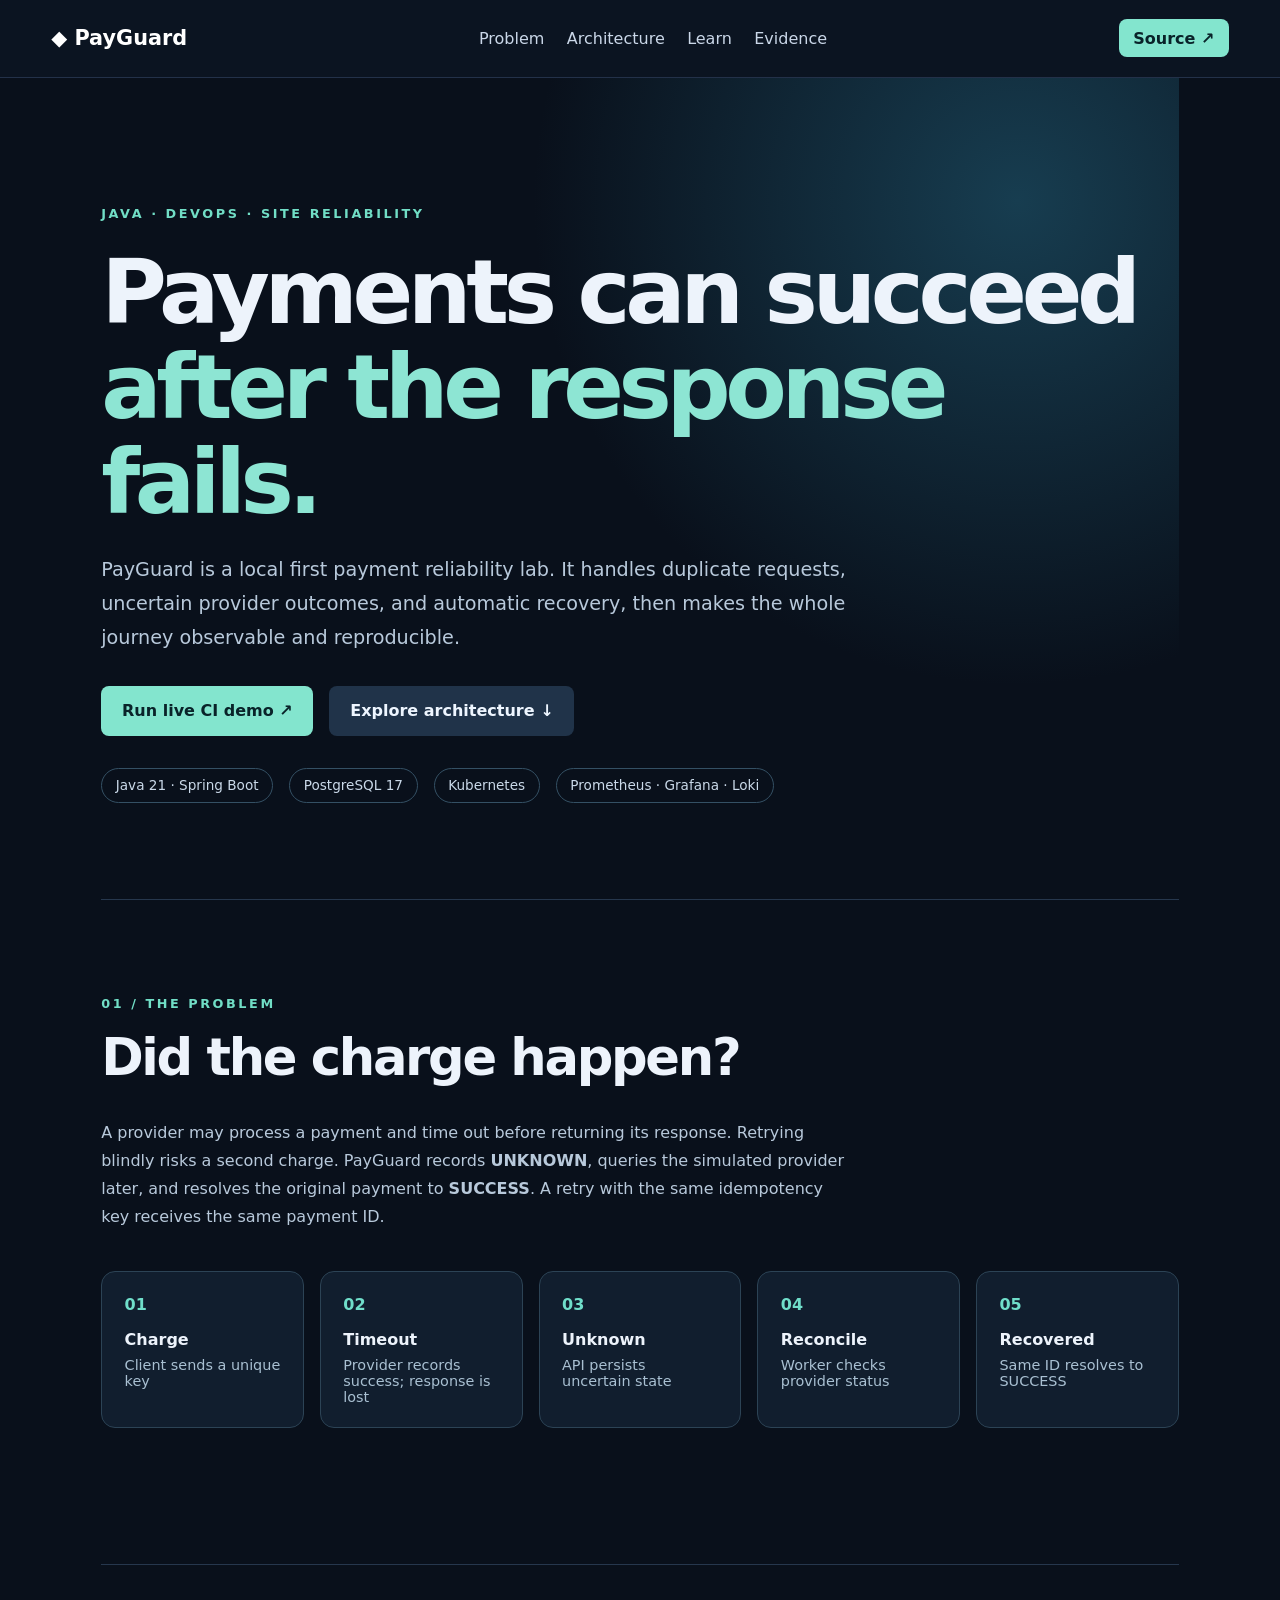
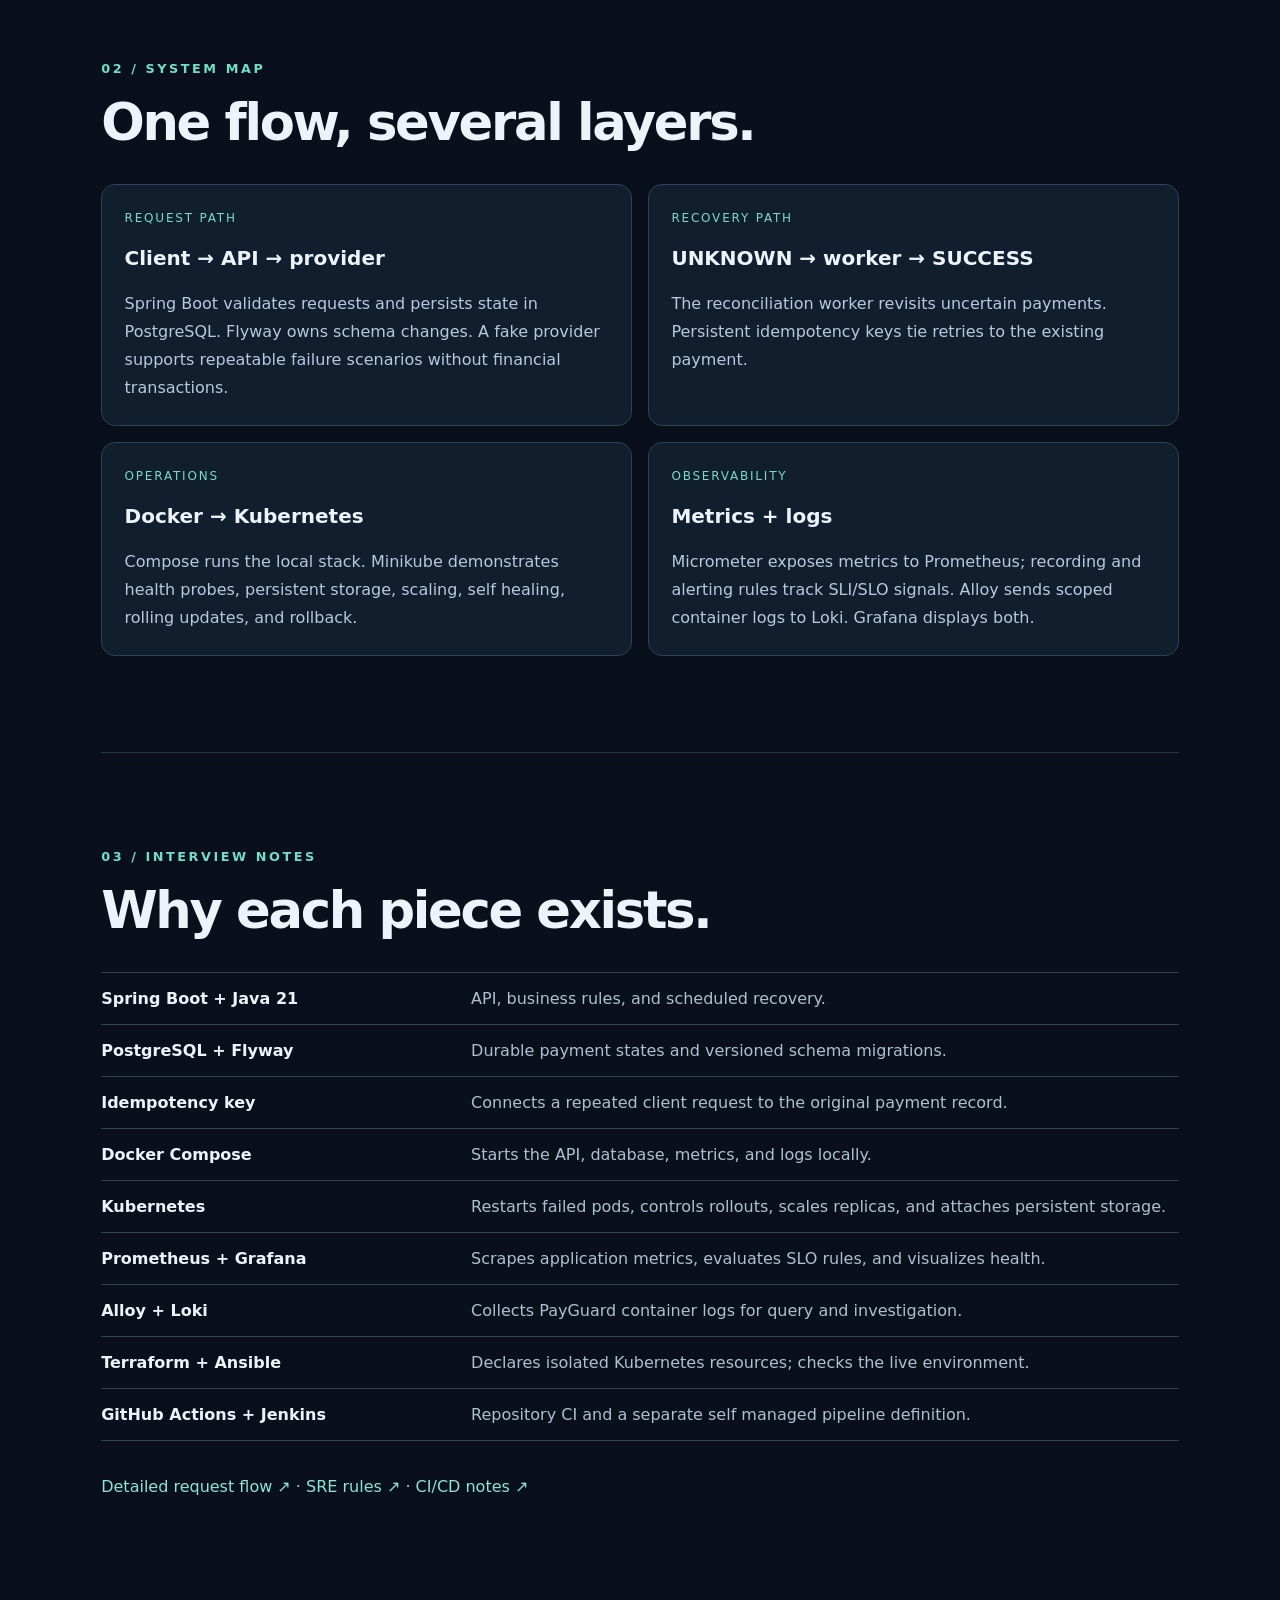
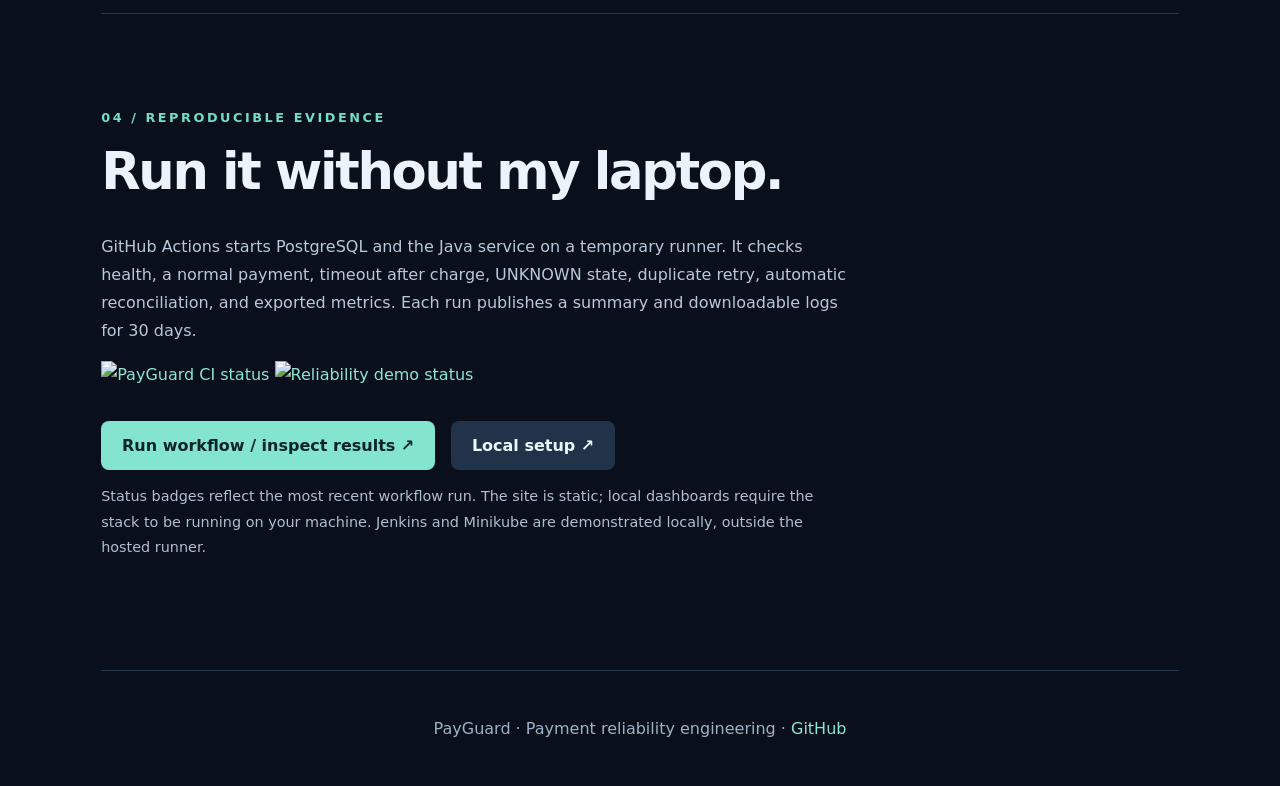
==== website/index.html @ 105a1fa8 "Add portfolio site and hosted reliability demo" ====
<!doctype html>
<html lang="en"><head><meta charset="utf-8"><meta name="viewport" content="width=device-width,initial-scale=1"><meta name="description" content="PayGuard: a payment reliability and SRE portfolio project"><title>PayGuard | Payment reliability engineering</title><link rel="stylesheet" href="style.css"></head>
<body><header><a class="brand" href="#top">◆ PayGuard</a><nav aria-label="Main navigation"><a href="#problem">Problem</a><a href="#architecture">Architecture</a><a href="#learn">Learn</a><a href="#evidence">Evidence</a></nav><a class="button small" href="https://github.com/chandanvura/PayGuard">Source ↗</a></header>
<main id="top"><section class="hero"><div class="eyebrow">JAVA · DEVOPS · SITE RELIABILITY</div><h1>Payments can succeed<br><em>after the response fails.</em></h1><p>PayGuard is a local first payment reliability lab. It handles duplicate requests, uncertain provider outcomes, and automatic recovery, then makes the whole journey observable and reproducible.</p><div class="actions"><a class="button" href="https://github.com/chandanvura/PayGuard/actions/workflows/reliability-demo.yml">Run live CI demo ↗</a><a class="button secondary" href="#architecture">Explore architecture ↓</a></div><div class="chips"><span>Java 21 · Spring Boot</span><span>PostgreSQL 17</span><span>Kubernetes</span><span>Prometheus · Grafana · Loki</span></div></section>
<section id="problem"><div class="eyebrow">01 / THE PROBLEM</div><h2>Did the charge happen?</h2><p>A provider may process a payment and time out before returning its response. Retrying blindly risks a second charge. PayGuard records <strong>UNKNOWN</strong>, queries the simulated provider later, and resolves the original payment to <strong>SUCCESS</strong>. A retry with the same idempotency key receives the same payment ID.</p><div class="sequence"><div><b>01</b><strong>Charge</strong><span>Client sends a unique key</span></div><div><b>02</b><strong>Timeout</strong><span>Provider records success; response is lost</span></div><div><b>03</b><strong>Unknown</strong><span>API persists uncertain state</span></div><div><b>04</b><strong>Reconcile</strong><span>Worker checks provider status</span></div><div><b>05</b><strong>Recovered</strong><span>Same ID resolves to SUCCESS</span></div></div></section>
<section id="architecture"><div class="eyebrow">02 / SYSTEM MAP</div><h2>One flow, several layers.</h2><div class="grid"><article><span>REQUEST PATH</span><h3>Client → API → provider</h3><p>Spring Boot validates requests and persists state in PostgreSQL. Flyway owns schema changes. A fake provider supports repeatable failure scenarios without financial transactions.</p></article><article><span>RECOVERY PATH</span><h3>UNKNOWN → worker → SUCCESS</h3><p>The reconciliation worker revisits uncertain payments. Persistent idempotency keys tie retries to the existing payment.</p></article><article><span>OPERATIONS</span><h3>Docker → Kubernetes</h3><p>Compose runs the local stack. Minikube demonstrates health probes, persistent storage, scaling, self healing, rolling updates, and rollback.</p></article><article><span>OBSERVABILITY</span><h3>Metrics + logs</h3><p>Micrometer exposes metrics to Prometheus; recording and alerting rules track SLI/SLO signals. Alloy sends scoped container logs to Loki. Grafana displays both.</p></article></div></section>
<section id="learn"><div class="eyebrow">03 / INTERVIEW NOTES</div><h2>Why each piece exists.</h2><div class="table"><div><b>Spring Boot + Java 21</b><span>API, business rules, and scheduled recovery.</span></div><div><b>PostgreSQL + Flyway</b><span>Durable payment states and versioned schema migrations.</span></div><div><b>Idempotency key</b><span>Connects a repeated client request to the original payment record.</span></div><div><b>Docker Compose</b><span>Starts the API, database, metrics, and logs locally.</span></div><div><b>Kubernetes</b><span>Restarts failed pods, controls rollouts, scales replicas, and attaches persistent storage.</span></div><div><b>Prometheus + Grafana</b><span>Scrapes application metrics, evaluates SLO rules, and visualizes health.</span></div><div><b>Alloy + Loki</b><span>Collects PayGuard container logs for query and investigation.</span></div><div><b>Terraform + Ansible</b><span>Declares isolated Kubernetes resources; checks the live environment.</span></div><div><b>GitHub Actions + Jenkins</b><span>Repository CI and a separate self managed pipeline definition.</span></div></div><p><a href="https://github.com/chandanvura/PayGuard/blob/main/docs/ARCHITECTURE.md">Detailed request flow ↗</a> · <a href="https://github.com/chandanvura/PayGuard/blob/main/docs/SRE.md">SRE rules ↗</a> · <a href="https://github.com/chandanvura/PayGuard/blob/main/docs/CI-CD.md">CI/CD notes ↗</a></p></section>
<section id="evidence"><div class="eyebrow">04 / REPRODUCIBLE EVIDENCE</div><h2>Run it without my laptop.</h2><p>GitHub Actions starts PostgreSQL and the Java service on a temporary runner. It checks health, a normal payment, timeout after charge, UNKNOWN state, duplicate retry, automatic reconciliation, and exported metrics. Each run publishes a summary and downloadable logs for 30 days.</p><p><a href="https://github.com/chandanvura/PayGuard/actions/workflows/ci.yml"><img alt="PayGuard CI status" src="https://github.com/chandanvura/PayGuard/actions/workflows/ci.yml/badge.svg"></a> <a href="https://github.com/chandanvura/PayGuard/actions/workflows/reliability-demo.yml"><img alt="Reliability demo status" src="https://github.com/chandanvura/PayGuard/actions/workflows/reliability-demo.yml/badge.svg"></a></p><div class="actions"><a class="button" href="https://github.com/chandanvura/PayGuard/actions/workflows/reliability-demo.yml">Run workflow / inspect results ↗</a><a class="button secondary" href="https://github.com/chandanvura/PayGuard/blob/main/README.md">Local setup ↗</a></div><p class="note">Status badges reflect the most recent workflow run. The site is static; local dashboards require the stack to be running on your machine. Jenkins and Minikube are demonstrated locally, outside the hosted runner.</p></section></main><footer>PayGuard · Payment reliability engineering · <a href="https://github.com/chandanvura/PayGuard">GitHub</a></footer></body></html>
---- website/style.css ----
:root{color-scheme:dark;font-family:Inter,ui-sans-serif,system-ui,Arial,sans-serif;background:#09101b;color:#edf3fb;scroll-behavior:smooth}*{box-sizing:border-box}body{margin:0}a{color:#8de5d3;text-decoration:none}a:hover{text-decoration:underline}header{display:flex;align-items:center;gap:2rem;justify-content:space-between;padding:1.2rem max(4vw,calc((100vw - 1180px)/2));border-bottom:1px solid #233149;background:#0b1421;position:sticky;top:0;z-index:2}.brand{font-size:1.3rem;font-weight:800;color:white}nav{display:flex;gap:1.4rem}nav a{color:#cad7e8}main{max-width:1180px;margin:auto;padding:0 4vw}section{padding:6rem 0;border-bottom:1px solid #26374d;scroll-margin-top:5rem}.hero{padding:8rem 0 6rem;background:radial-gradient(circle at 85% 15%,#173d50 0,transparent 42%)}.eyebrow{font-size:.8rem;letter-spacing:.2em;color:#71dec6;font-weight:700}h1{font-size:clamp(3.1rem,7vw,6.5rem);line-height:1.06;letter-spacing:-.06em;margin:1.5rem 0}h1 em{color:#8de5d3;font-style:normal}h2{font-size:clamp(2.1rem,4vw,3.6rem);letter-spacing:-.045em;margin:1rem 0 2rem}h3{font-size:1.25rem}p{color:#b8c9db;line-height:1.75;max-width:750px}.hero p{font-size:1.2rem}.actions,.chips{display:flex;flex-wrap:wrap;gap:1rem;margin-top:2rem}.button{display:inline-block;border-radius:8px;background:#83e5ce;color:#092329;padding:.95rem 1.3rem;font-weight:750}.button:hover{background:#b2f7e8;text-decoration:none}.button.secondary{background:#203349;color:#eef6ff}.button.small{padding:.6rem .9rem}.chips span{border:1px solid #345064;border-radius:50px;padding:.55rem .85rem;color:#cad9e9;font-size:.85rem}.sequence{display:grid;grid-template-columns:repeat(5,1fr);gap:1rem;margin:2.5rem 0}.sequence div,.grid article{background:#111e2e;border:1px solid #2c4355;border-radius:14px;padding:1.4rem}.sequence b{display:block;color:#70deca;margin-bottom:1rem}.sequence strong,.sequence span{display:block}.sequence span{color:#a9c0d2;font-size:.9rem;margin-top:.5rem}.grid{display:grid;grid-template-columns:repeat(2,1fr);gap:1rem}.grid article span{font-size:.75rem;letter-spacing:.15em;color:#79d9ca}.grid article p{margin-bottom:0}.table{border-top:1px solid #304455;margin:2rem 0}.table div{display:grid;grid-template-columns:1fr 2fr;gap:1rem;padding:1rem 0;border-bottom:1px solid #304455}.table span,.note{color:#aec0d0}.note{font-size:.9rem}footer{padding:3rem 4vw;text-align:center;color:#9db2c5}@media(max-width:740px){header{gap:.5rem;flex-wrap:wrap}nav{order:3;width:100%;overflow:auto;font-size:.85rem}.sequence,.grid{grid-template-columns:1fr}.table div{grid-template-columns:1fr}section{padding:4rem 0}.hero{padding-top:5rem}}
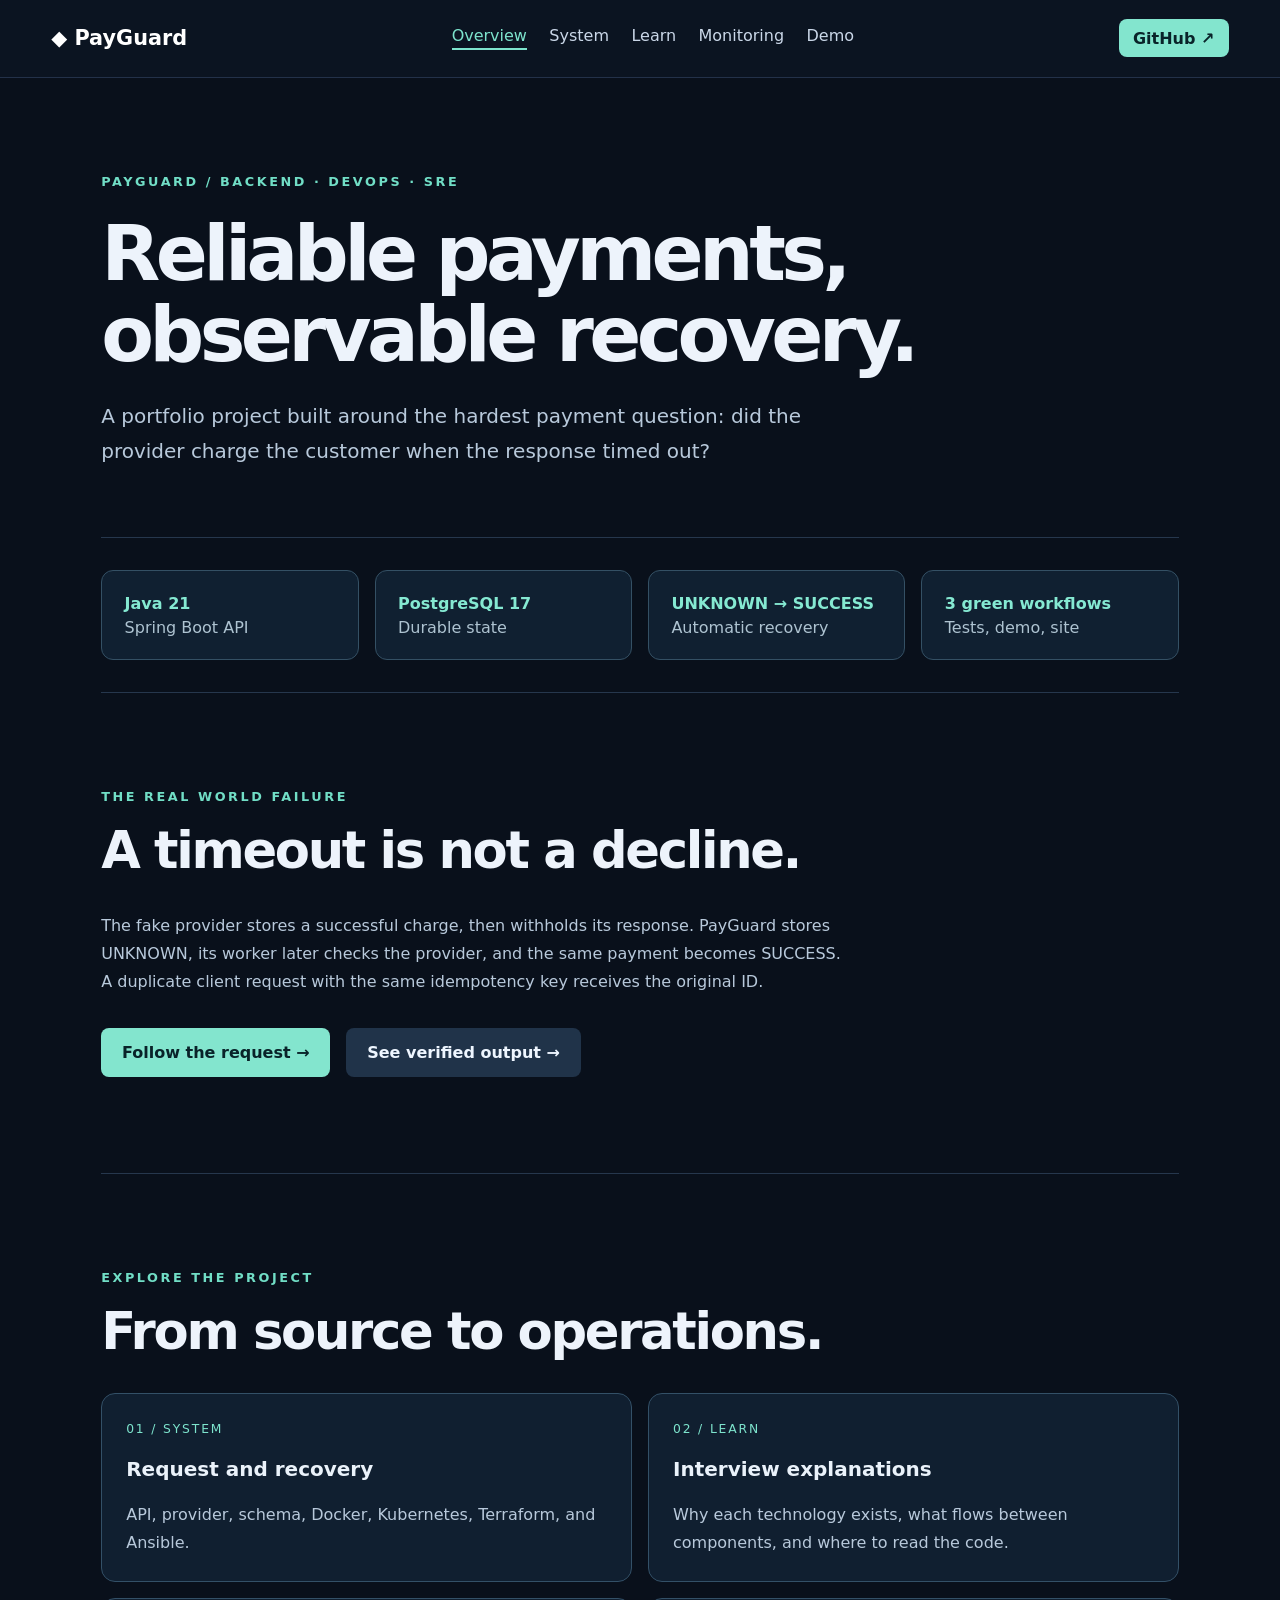
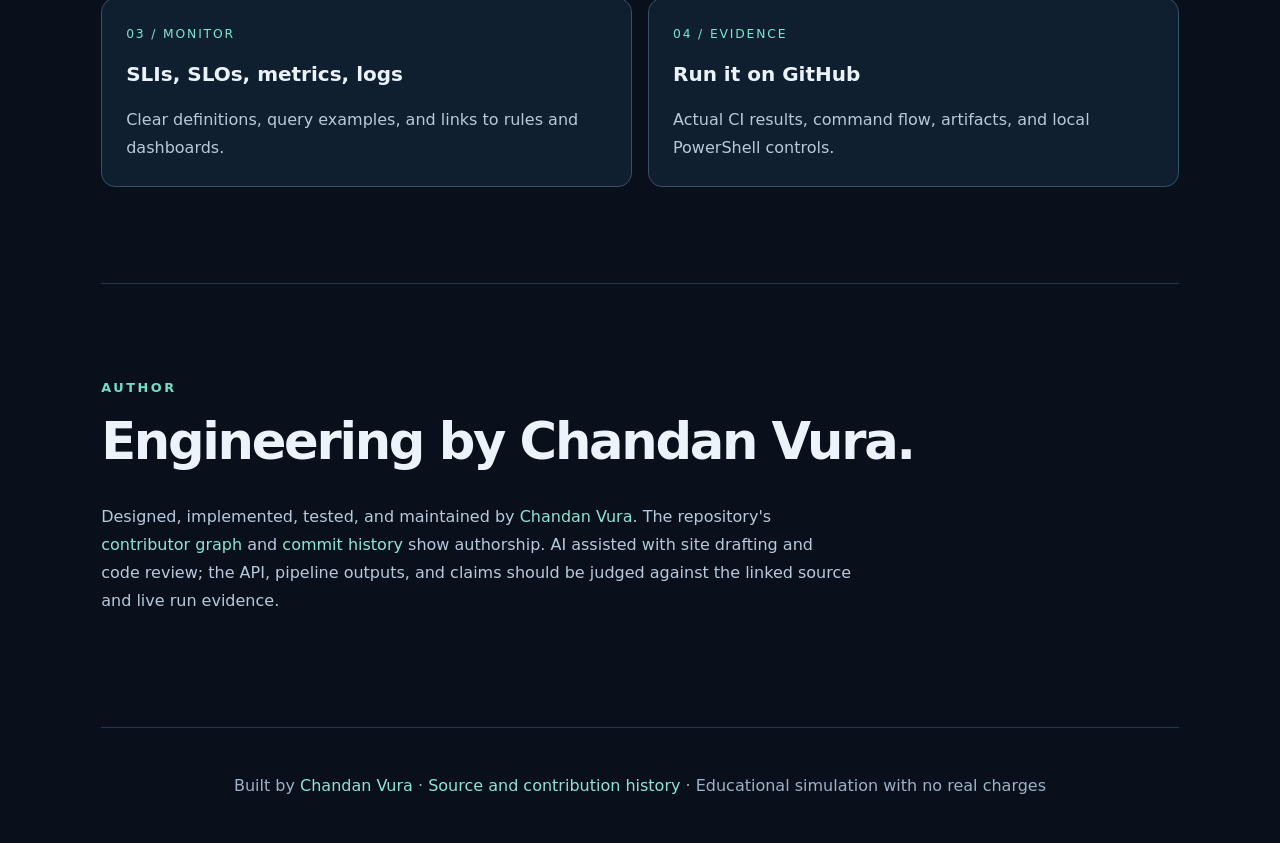
==== commit a47cd47c: "feat: expand portfolio guides and harden local reliability demo" ====
--- a/website/index.html
+++ b/website/index.html
@@ -1,8 +1 @@
-<!doctype html>
-<html lang="en"><head><meta charset="utf-8"><meta name="viewport" content="width=device-width,initial-scale=1"><meta name="description" content="PayGuard: a payment reliability and SRE portfolio project"><title>PayGuard | Payment reliability engineering</title><link rel="stylesheet" href="style.css"></head>
-<body><header><a class="brand" href="#top">◆ PayGuard</a><nav aria-label="Main navigation"><a href="#problem">Problem</a><a href="#architecture">Architecture</a><a href="#learn">Learn</a><a href="#evidence">Evidence</a></nav><a class="button small" href="https://github.com/chandanvura/PayGuard">Source ↗</a></header>
-<main id="top"><section class="hero"><div class="eyebrow">JAVA · DEVOPS · SITE RELIABILITY</div><h1>Payments can succeed<br><em>after the response fails.</em></h1><p>PayGuard is a local first payment reliability lab. It handles duplicate requests, uncertain provider outcomes, and automatic recovery, then makes the whole journey observable and reproducible.</p><div class="actions"><a class="button" href="https://github.com/chandanvura/PayGuard/actions/workflows/reliability-demo.yml">Run live CI demo ↗</a><a class="button secondary" href="#architecture">Explore architecture ↓</a></div><div class="chips"><span>Java 21 · Spring Boot</span><span>PostgreSQL 17</span><span>Kubernetes</span><span>Prometheus · Grafana · Loki</span></div></section>
-<section id="problem"><div class="eyebrow">01 / THE PROBLEM</div><h2>Did the charge happen?</h2><p>A provider may process a payment and time out before returning its response. Retrying blindly risks a second charge. PayGuard records <strong>UNKNOWN</strong>, queries the simulated provider later, and resolves the original payment to <strong>SUCCESS</strong>. A retry with the same idempotency key receives the same payment ID.</p><div class="sequence"><div><b>01</b><strong>Charge</strong><span>Client sends a unique key</span></div><div><b>02</b><strong>Timeout</strong><span>Provider records success; response is lost</span></div><div><b>03</b><strong>Unknown</strong><span>API persists uncertain state</span></div><div><b>04</b><strong>Reconcile</strong><span>Worker checks provider status</span></div><div><b>05</b><strong>Recovered</strong><span>Same ID resolves to SUCCESS</span></div></div></section>
-<section id="architecture"><div class="eyebrow">02 / SYSTEM MAP</div><h2>One flow, several layers.</h2><div class="grid"><article><span>REQUEST PATH</span><h3>Client → API → provider</h3><p>Spring Boot validates requests and persists state in PostgreSQL. Flyway owns schema changes. A fake provider supports repeatable failure scenarios without financial transactions.</p></article><article><span>RECOVERY PATH</span><h3>UNKNOWN → worker → SUCCESS</h3><p>The reconciliation worker revisits uncertain payments. Persistent idempotency keys tie retries to the existing payment.</p></article><article><span>OPERATIONS</span><h3>Docker → Kubernetes</h3><p>Compose runs the local stack. Minikube demonstrates health probes, persistent storage, scaling, self healing, rolling updates, and rollback.</p></article><article><span>OBSERVABILITY</span><h3>Metrics + logs</h3><p>Micrometer exposes metrics to Prometheus; recording and alerting rules track SLI/SLO signals. Alloy sends scoped container logs to Loki. Grafana displays both.</p></article></div></section>
-<section id="learn"><div class="eyebrow">03 / INTERVIEW NOTES</div><h2>Why each piece exists.</h2><div class="table"><div><b>Spring Boot + Java 21</b><span>API, business rules, and scheduled recovery.</span></div><div><b>PostgreSQL + Flyway</b><span>Durable payment states and versioned schema migrations.</span></div><div><b>Idempotency key</b><span>Connects a repeated client request to the original payment record.</span></div><div><b>Docker Compose</b><span>Starts the API, database, metrics, and logs locally.</span></div><div><b>Kubernetes</b><span>Restarts failed pods, controls rollouts, scales replicas, and attaches persistent storage.</span></div><div><b>Prometheus + Grafana</b><span>Scrapes application metrics, evaluates SLO rules, and visualizes health.</span></div><div><b>Alloy + Loki</b><span>Collects PayGuard container logs for query and investigation.</span></div><div><b>Terraform + Ansible</b><span>Declares isolated Kubernetes resources; checks the live environment.</span></div><div><b>GitHub Actions + Jenkins</b><span>Repository CI and a separate self managed pipeline definition.</span></div></div><p><a href="https://github.com/chandanvura/PayGuard/blob/main/docs/ARCHITECTURE.md">Detailed request flow ↗</a> · <a href="https://github.com/chandanvura/PayGuard/blob/main/docs/SRE.md">SRE rules ↗</a> · <a href="https://github.com/chandanvura/PayGuard/blob/main/docs/CI-CD.md">CI/CD notes ↗</a></p></section>
-<section id="evidence"><div class="eyebrow">04 / REPRODUCIBLE EVIDENCE</div><h2>Run it without my laptop.</h2><p>GitHub Actions starts PostgreSQL and the Java service on a temporary runner. It checks health, a normal payment, timeout after charge, UNKNOWN state, duplicate retry, automatic reconciliation, and exported metrics. Each run publishes a summary and downloadable logs for 30 days.</p><p><a href="https://github.com/chandanvura/PayGuard/actions/workflows/ci.yml"><img alt="PayGuard CI status" src="https://github.com/chandanvura/PayGuard/actions/workflows/ci.yml/badge.svg"></a> <a href="https://github.com/chandanvura/PayGuard/actions/workflows/reliability-demo.yml"><img alt="Reliability demo status" src="https://github.com/chandanvura/PayGuard/actions/workflows/reliability-demo.yml/badge.svg"></a></p><div class="actions"><a class="button" href="https://github.com/chandanvura/PayGuard/actions/workflows/reliability-demo.yml">Run workflow / inspect results ↗</a><a class="button secondary" href="https://github.com/chandanvura/PayGuard/blob/main/README.md">Local setup ↗</a></div><p class="note">Status badges reflect the most recent workflow run. The site is static; local dashboards require the stack to be running on your machine. Jenkins and Minikube are demonstrated locally, outside the hosted runner.</p></section></main><footer>PayGuard · Payment reliability engineering · <a href="https://github.com/chandanvura/PayGuard">GitHub</a></footer></body></html>
+<!doctype html><html lang="en"><head><meta charset="utf-8"><meta name="viewport" content="width=device-width,initial-scale=1"><meta name="description" content="PayGuard payment reliability, backend engineering and DevOps portfolio"><title>Reliable payments, observable recovery. | PayGuard</title><link rel="stylesheet" href="style.css"></head><body><header><a class="brand" href="index.html">◆ PayGuard</a><nav aria-label="Main navigation"><a class="active" href="index.html">Overview</a><a class="" href="architecture.html">System</a><a class="" href="learning.html">Learn</a><a class="" href="monitoring.html">Monitoring</a><a class="" href="demo.html">Demo</a></nav><a class="button small" href="https://github.com/chandanvura/PayGuard">GitHub ↗</a></header><main><section class="page-hero"><div class="eyebrow">PAYGUARD / BACKEND · DEVOPS · SRE</div><h1>Reliable payments, observable recovery.</h1><p class="lead">A portfolio project built around the hardest payment question: did the provider charge the customer when the response timed out?</p></section><section class="stats"><div><b>Java 21</b><span>Spring Boot API</span></div><div><b>PostgreSQL 17</b><span>Durable state</span></div><div><b>UNKNOWN → SUCCESS</b><span>Automatic recovery</span></div><div><b>3 green workflows</b><span>Tests, demo, site</span></div></section><section><div class="eyebrow">THE REAL WORLD FAILURE</div><h2>A timeout is not a decline.</h2><p>The fake provider stores a successful charge, then withholds its response. PayGuard stores UNKNOWN, its worker later checks the provider, and the same payment becomes SUCCESS. A duplicate client request with the same idempotency key receives the original ID.</p><div class="actions"><a class="button" href="architecture.html">Follow the request →</a><a class="button secondary" href="demo.html">See verified output →</a></div></section><section><div class="eyebrow">EXPLORE THE PROJECT</div><h2>From source to operations.</h2><div class="grid"><a class="tile" href="architecture.html"><span>01 / SYSTEM</span><h3>Request and recovery</h3><p>API, provider, schema, Docker, Kubernetes, Terraform, and Ansible.</p></a><a class="tile" href="learning.html"><span>02 / LEARN</span><h3>Interview explanations</h3><p>Why each technology exists, what flows between components, and where to read the code.</p></a><a class="tile" href="monitoring.html"><span>03 / MONITOR</span><h3>SLIs, SLOs, metrics, logs</h3><p>Clear definitions, query examples, and links to rules and dashboards.</p></a><a class="tile" href="demo.html"><span>04 / EVIDENCE</span><h3>Run it on GitHub</h3><p>Actual CI results, command flow, artifacts, and local PowerShell controls.</p></a></div></section><section><div class="eyebrow">AUTHOR</div><h2>Engineering by Chandan Vura.</h2><p>Designed, implemented, tested, and maintained by <a href="https://github.com/chandanvura">Chandan Vura</a>. The repository's <a href="https://github.com/chandanvura/PayGuard/graphs/contributors">contributor graph</a> and <a href="https://github.com/chandanvura/PayGuard/commits/main">commit history</a> show authorship. AI assisted with site drafting and code review; the API, pipeline outputs, and claims should be judged against the linked source and live run evidence.</p></section></main><footer>Built by <a href="https://github.com/chandanvura">Chandan Vura</a> · <a href="https://github.com/chandanvura/PayGuard">Source and contribution history</a> · Educational simulation with no real charges</footer></body></html>
--- a/website/style.css
+++ b/website/style.css
@@ -1 +1,2 @@
 :root{color-scheme:dark;font-family:Inter,ui-sans-serif,system-ui,Arial,sans-serif;background:#09101b;color:#edf3fb;scroll-behavior:smooth}*{box-sizing:border-box}body{margin:0}a{color:#8de5d3;text-decoration:none}a:hover{text-decoration:underline}header{display:flex;align-items:center;gap:2rem;justify-content:space-between;padding:1.2rem max(4vw,calc((100vw - 1180px)/2));border-bottom:1px solid #233149;background:#0b1421;position:sticky;top:0;z-index:2}.brand{font-size:1.3rem;font-weight:800;color:white}nav{display:flex;gap:1.4rem}nav a{color:#cad7e8}main{max-width:1180px;margin:auto;padding:0 4vw}section{padding:6rem 0;border-bottom:1px solid #26374d;scroll-margin-top:5rem}.hero{padding:8rem 0 6rem;background:radial-gradient(circle at 85% 15%,#173d50 0,transparent 42%)}.eyebrow{font-size:.8rem;letter-spacing:.2em;color:#71dec6;font-weight:700}h1{font-size:clamp(3.1rem,7vw,6.5rem);line-height:1.06;letter-spacing:-.06em;margin:1.5rem 0}h1 em{color:#8de5d3;font-style:normal}h2{font-size:clamp(2.1rem,4vw,3.6rem);letter-spacing:-.045em;margin:1rem 0 2rem}h3{font-size:1.25rem}p{color:#b8c9db;line-height:1.75;max-width:750px}.hero p{font-size:1.2rem}.actions,.chips{display:flex;flex-wrap:wrap;gap:1rem;margin-top:2rem}.button{display:inline-block;border-radius:8px;background:#83e5ce;color:#092329;padding:.95rem 1.3rem;font-weight:750}.button:hover{background:#b2f7e8;text-decoration:none}.button.secondary{background:#203349;color:#eef6ff}.button.small{padding:.6rem .9rem}.chips span{border:1px solid #345064;border-radius:50px;padding:.55rem .85rem;color:#cad9e9;font-size:.85rem}.sequence{display:grid;grid-template-columns:repeat(5,1fr);gap:1rem;margin:2.5rem 0}.sequence div,.grid article{background:#111e2e;border:1px solid #2c4355;border-radius:14px;padding:1.4rem}.sequence b{display:block;color:#70deca;margin-bottom:1rem}.sequence strong,.sequence span{display:block}.sequence span{color:#a9c0d2;font-size:.9rem;margin-top:.5rem}.grid{display:grid;grid-template-columns:repeat(2,1fr);gap:1rem}.grid article span{font-size:.75rem;letter-spacing:.15em;color:#79d9ca}.grid article p{margin-bottom:0}.table{border-top:1px solid #304455;margin:2rem 0}.table div{display:grid;grid-template-columns:1fr 2fr;gap:1rem;padding:1rem 0;border-bottom:1px solid #304455}.table span,.note{color:#aec0d0}.note{font-size:.9rem}footer{padding:3rem 4vw;text-align:center;color:#9db2c5}@media(max-width:740px){header{gap:.5rem;flex-wrap:wrap}nav{order:3;width:100%;overflow:auto;font-size:.85rem}.sequence,.grid{grid-template-columns:1fr}.table div{grid-template-columns:1fr}section{padding:4rem 0}.hero{padding-top:5rem}}
+nav .active{color:#7de4cd;border-bottom:2px solid #7de4cd;padding-bottom:.2rem}.page-hero{padding:6rem 0 3rem}.page-hero h1{font-size:clamp(2.9rem,6vw,5.4rem);max-width:930px}.lead{font-size:1.25rem}.stats{display:grid;grid-template-columns:repeat(4,1fr);gap:1rem;padding:2rem 0}.stats div{padding:1.4rem;background:#102031;border:1px solid #345064;border-radius:12px}.stats b,.stats span{display:block}.stats b{color:#85e9d2}.stats span{color:#aec3d1;margin-top:.3rem}.tile{display:block;background:#101f30;border:1px solid #335067;border-radius:14px;padding:1.5rem;color:#eaf2fa}.tile:hover{border-color:#88ead4;text-decoration:none}.tile span,article>span{color:#7de4cd;font-size:.77rem;letter-spacing:.15em}.tile p{margin-bottom:0}.grid article{min-width:0}.grid article a{display:inline-block;margin-top:.5rem}blockquote{border-left:4px solid #81e3cc;margin:2rem 0;padding:1rem 2rem;background:#12253a;color:#dbe8f1;font-size:1.2rem;line-height:1.7}details{border-bottom:1px solid #335064;padding:1.1rem 0}summary{cursor:pointer;font-weight:700}code,pre,.terminal{font-family:ui-monospace,SFMono-Regular,Consolas,monospace}code{color:#90ebd6}pre,.terminal{background:#06111c;border:1px solid #284559;padding:1.4rem;overflow:auto;border-radius:12px;line-height:1.8}.terminal span{display:block;color:#8ce4ce}.grid img{min-height:20px}.note{font-size:.92rem}@media(max-width:740px){.stats{grid-template-columns:repeat(2,1fr)}header>.small{display:none}.page-hero{padding-top:5rem}}
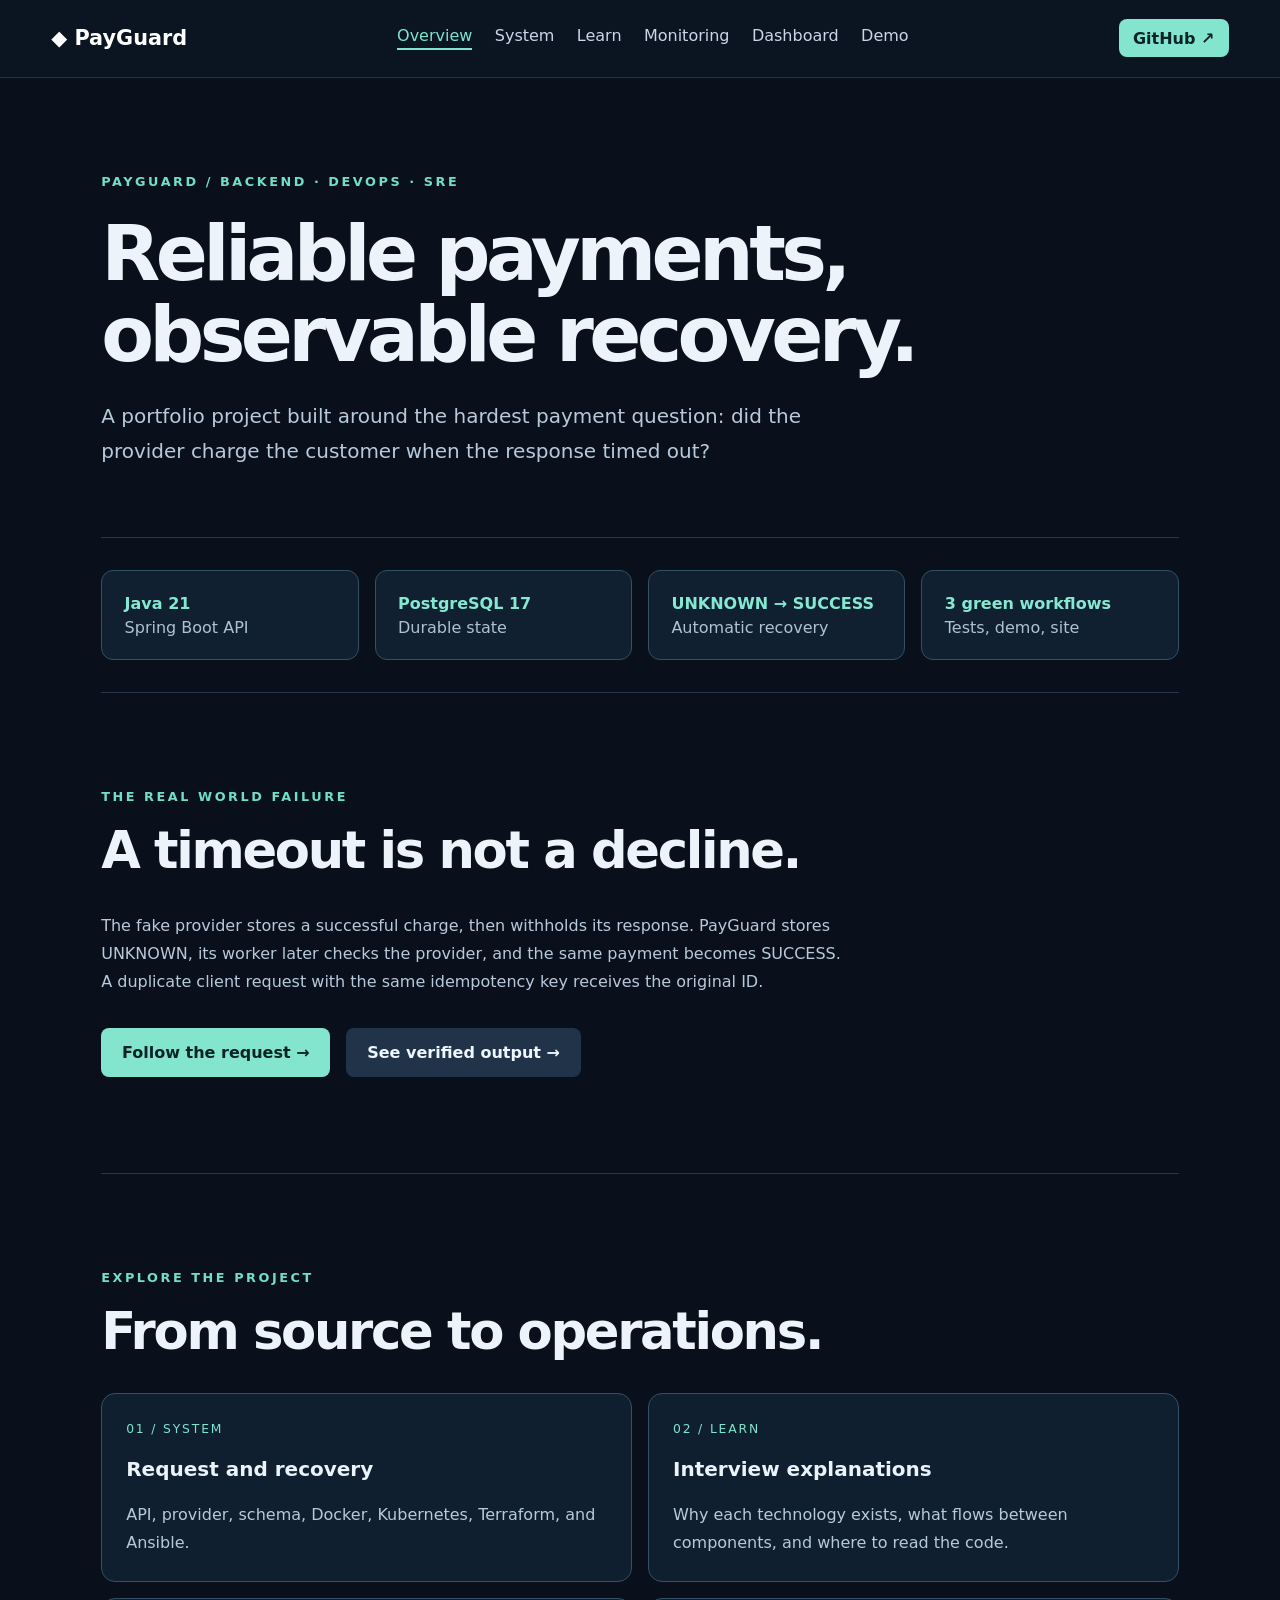
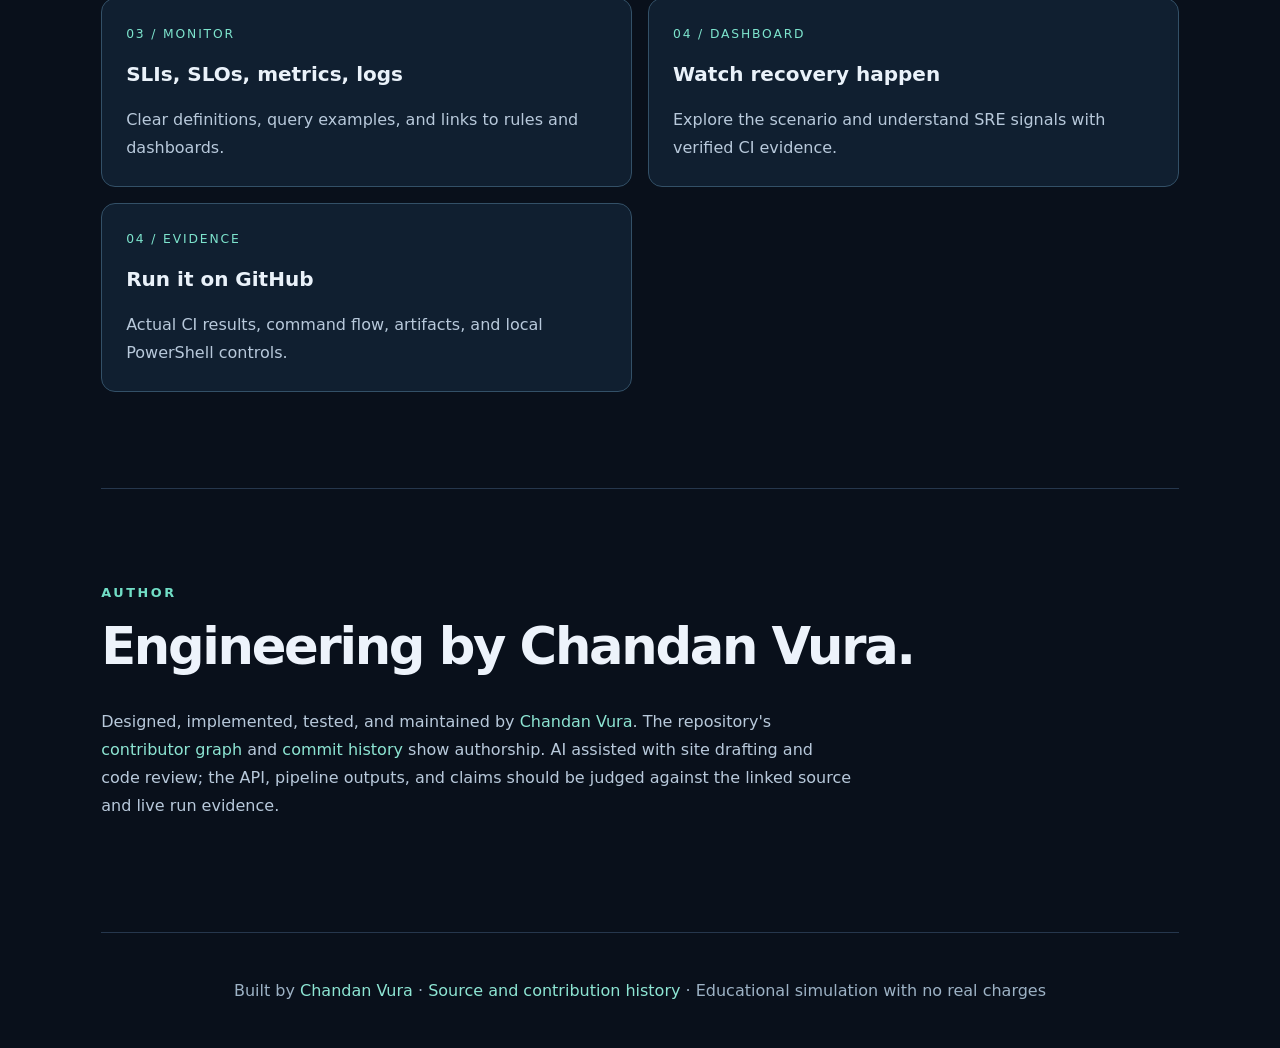
==== commit d55bac16: "feat: add public payment reliability dashboard and monitoring guide" ====
--- a/website/index.html
+++ b/website/index.html
@@ -1 +1 @@
-<!doctype html><html lang="en"><head><meta charset="utf-8"><meta name="viewport" content="width=device-width,initial-scale=1"><meta name="description" content="PayGuard payment reliability, backend engineering and DevOps portfolio"><title>Reliable payments, observable recovery. | PayGuard</title><link rel="stylesheet" href="style.css"></head><body><header><a class="brand" href="index.html">◆ PayGuard</a><nav aria-label="Main navigation"><a class="active" href="index.html">Overview</a><a class="" href="architecture.html">System</a><a class="" href="learning.html">Learn</a><a class="" href="monitoring.html">Monitoring</a><a class="" href="demo.html">Demo</a></nav><a class="button small" href="https://github.com/chandanvura/PayGuard">GitHub ↗</a></header><main><section class="page-hero"><div class="eyebrow">PAYGUARD / BACKEND · DEVOPS · SRE</div><h1>Reliable payments, observable recovery.</h1><p class="lead">A portfolio project built around the hardest payment question: did the provider charge the customer when the response timed out?</p></section><section class="stats"><div><b>Java 21</b><span>Spring Boot API</span></div><div><b>PostgreSQL 17</b><span>Durable state</span></div><div><b>UNKNOWN → SUCCESS</b><span>Automatic recovery</span></div><div><b>3 green workflows</b><span>Tests, demo, site</span></div></section><section><div class="eyebrow">THE REAL WORLD FAILURE</div><h2>A timeout is not a decline.</h2><p>The fake provider stores a successful charge, then withholds its response. PayGuard stores UNKNOWN, its worker later checks the provider, and the same payment becomes SUCCESS. A duplicate client request with the same idempotency key receives the original ID.</p><div class="actions"><a class="button" href="architecture.html">Follow the request →</a><a class="button secondary" href="demo.html">See verified output →</a></div></section><section><div class="eyebrow">EXPLORE THE PROJECT</div><h2>From source to operations.</h2><div class="grid"><a class="tile" href="architecture.html"><span>01 / SYSTEM</span><h3>Request and recovery</h3><p>API, provider, schema, Docker, Kubernetes, Terraform, and Ansible.</p></a><a class="tile" href="learning.html"><span>02 / LEARN</span><h3>Interview explanations</h3><p>Why each technology exists, what flows between components, and where to read the code.</p></a><a class="tile" href="monitoring.html"><span>03 / MONITOR</span><h3>SLIs, SLOs, metrics, logs</h3><p>Clear definitions, query examples, and links to rules and dashboards.</p></a><a class="tile" href="demo.html"><span>04 / EVIDENCE</span><h3>Run it on GitHub</h3><p>Actual CI results, command flow, artifacts, and local PowerShell controls.</p></a></div></section><section><div class="eyebrow">AUTHOR</div><h2>Engineering by Chandan Vura.</h2><p>Designed, implemented, tested, and maintained by <a href="https://github.com/chandanvura">Chandan Vura</a>. The repository's <a href="https://github.com/chandanvura/PayGuard/graphs/contributors">contributor graph</a> and <a href="https://github.com/chandanvura/PayGuard/commits/main">commit history</a> show authorship. AI assisted with site drafting and code review; the API, pipeline outputs, and claims should be judged against the linked source and live run evidence.</p></section></main><footer>Built by <a href="https://github.com/chandanvura">Chandan Vura</a> · <a href="https://github.com/chandanvura/PayGuard">Source and contribution history</a> · Educational simulation with no real charges</footer></body></html>+<!doctype html><html lang="en"><head><meta charset="utf-8"><meta name="viewport" content="width=device-width,initial-scale=1"><meta name="description" content="PayGuard payment reliability, backend engineering and DevOps portfolio"><title>Reliable payments, observable recovery. | PayGuard</title><link rel="stylesheet" href="style.css?v=2"></head><body><header><a class="brand" href="index.html">◆ PayGuard</a><nav aria-label="Main navigation"><a class="active" href="index.html">Overview</a><a class="" href="architecture.html">System</a><a class="" href="learning.html">Learn</a><a class="" href="monitoring.html">Monitoring</a><a href="dashboard.html">Dashboard</a><a class="" href="demo.html">Demo</a></nav><a class="button small" href="https://github.com/chandanvura/PayGuard">GitHub ↗</a></header><main><section class="page-hero"><div class="eyebrow">PAYGUARD / BACKEND · DEVOPS · SRE</div><h1>Reliable payments, observable recovery.</h1><p class="lead">A portfolio project built around the hardest payment question: did the provider charge the customer when the response timed out?</p></section><section class="stats"><div><b>Java 21</b><span>Spring Boot API</span></div><div><b>PostgreSQL 17</b><span>Durable state</span></div><div><b>UNKNOWN → SUCCESS</b><span>Automatic recovery</span></div><div><b>3 green workflows</b><span>Tests, demo, site</span></div></section><section><div class="eyebrow">THE REAL WORLD FAILURE</div><h2>A timeout is not a decline.</h2><p>The fake provider stores a successful charge, then withholds its response. PayGuard stores UNKNOWN, its worker later checks the provider, and the same payment becomes SUCCESS. A duplicate client request with the same idempotency key receives the original ID.</p><div class="actions"><a class="button" href="architecture.html">Follow the request →</a><a class="button secondary" href="demo.html">See verified output →</a></div></section><section><div class="eyebrow">EXPLORE THE PROJECT</div><h2>From source to operations.</h2><div class="grid"><a class="tile" href="architecture.html"><span>01 / SYSTEM</span><h3>Request and recovery</h3><p>API, provider, schema, Docker, Kubernetes, Terraform, and Ansible.</p></a><a class="tile" href="learning.html"><span>02 / LEARN</span><h3>Interview explanations</h3><p>Why each technology exists, what flows between components, and where to read the code.</p></a><a class="tile" href="monitoring.html"><span>03 / MONITOR</span><h3>SLIs, SLOs, metrics, logs</h3><p>Clear definitions, query examples, and links to rules and dashboards.</p></a><a class="tile" href="dashboard.html"><span>04 / DASHBOARD</span><h3>Watch recovery happen</h3><p>Explore the scenario and understand SRE signals with verified CI evidence.</p></a><a class="tile" href="demo.html"><span>04 / EVIDENCE</span><h3>Run it on GitHub</h3><p>Actual CI results, command flow, artifacts, and local PowerShell controls.</p></a></div></section><section><div class="eyebrow">AUTHOR</div><h2>Engineering by Chandan Vura.</h2><p>Designed, implemented, tested, and maintained by <a href="https://github.com/chandanvura">Chandan Vura</a>. The repository's <a href="https://github.com/chandanvura/PayGuard/graphs/contributors">contributor graph</a> and <a href="https://github.com/chandanvura/PayGuard/commits/main">commit history</a> show authorship. AI assisted with site drafting and code review; the API, pipeline outputs, and claims should be judged against the linked source and live run evidence.</p></section></main><footer>Built by <a href="https://github.com/chandanvura">Chandan Vura</a> · <a href="https://github.com/chandanvura/PayGuard">Source and contribution history</a> · Educational simulation with no real charges</footer></body></html>
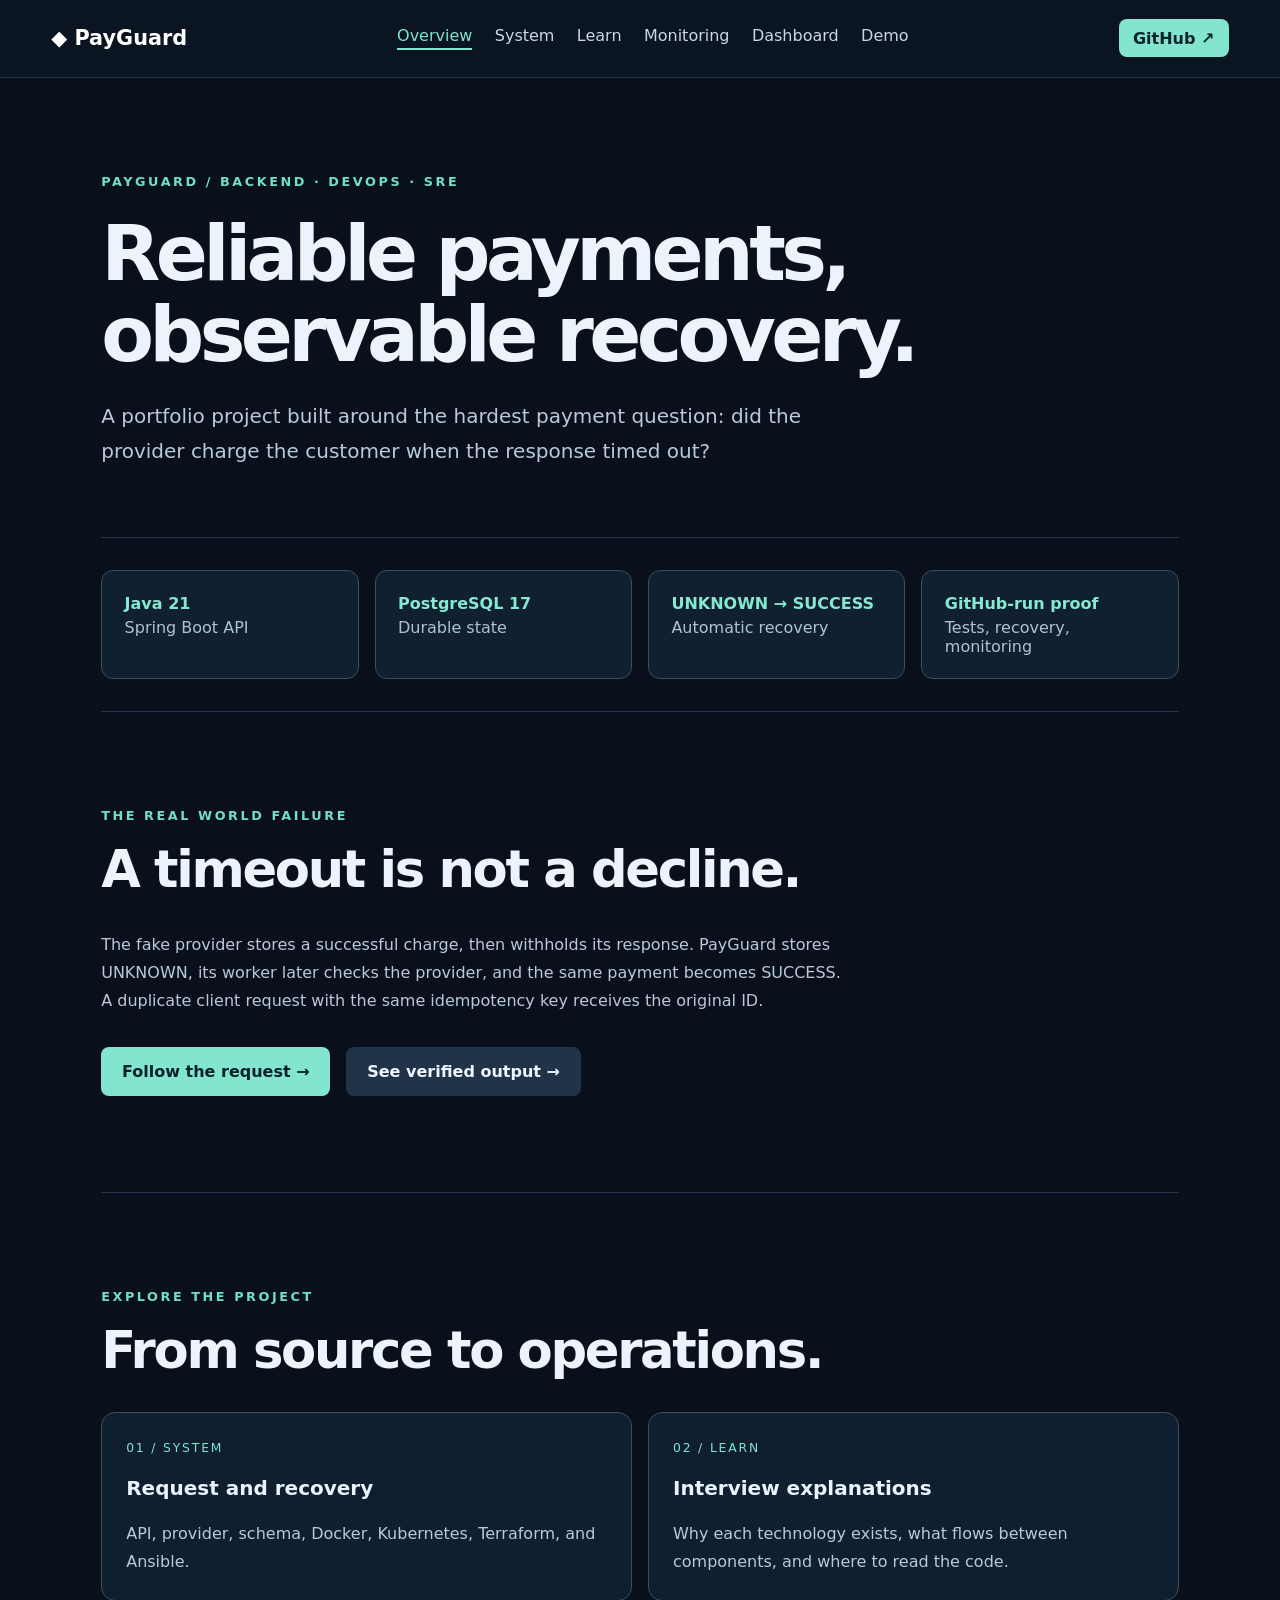
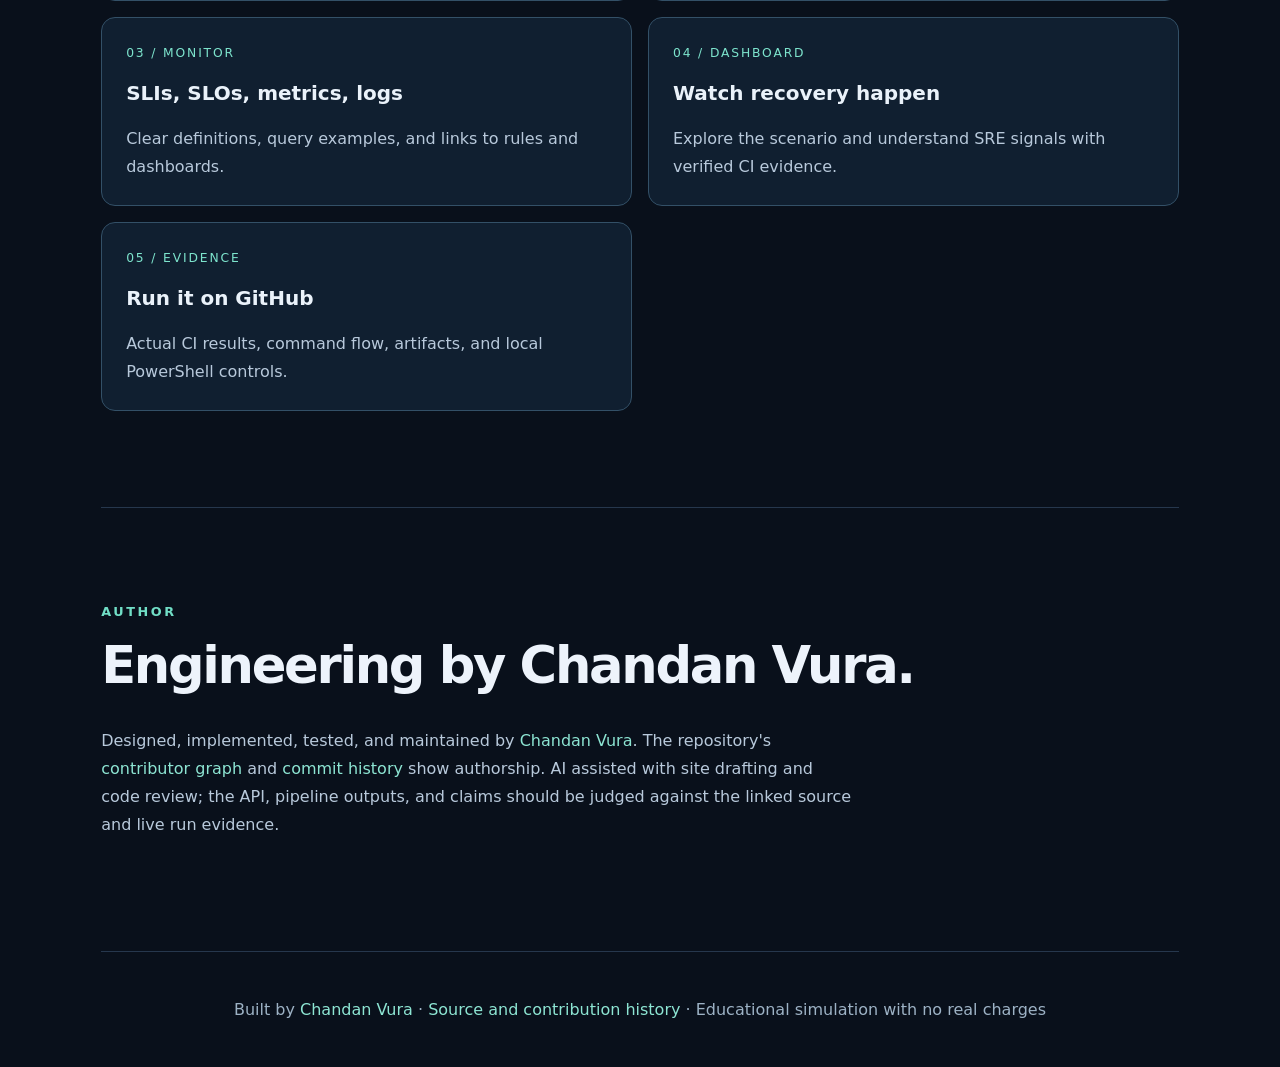
==== commit 4adde4a0: "fix: show hosted monitoring on portfolio and prevent stale Pages deploys" ====
--- a/website/index.html
+++ b/website/index.html
@@ -1 +1 @@
-<!doctype html><html lang="en"><head><meta charset="utf-8"><meta name="viewport" content="width=device-width,initial-scale=1"><meta name="description" content="PayGuard payment reliability, backend engineering and DevOps portfolio"><title>Reliable payments, observable recovery. | PayGuard</title><link rel="stylesheet" href="style.css?v=2"></head><body><header><a class="brand" href="index.html">◆ PayGuard</a><nav aria-label="Main navigation"><a class="active" href="index.html">Overview</a><a class="" href="architecture.html">System</a><a class="" href="learning.html">Learn</a><a class="" href="monitoring.html">Monitoring</a><a href="dashboard.html">Dashboard</a><a class="" href="demo.html">Demo</a></nav><a class="button small" href="https://github.com/chandanvura/PayGuard">GitHub ↗</a></header><main><section class="page-hero"><div class="eyebrow">PAYGUARD / BACKEND · DEVOPS · SRE</div><h1>Reliable payments, observable recovery.</h1><p class="lead">A portfolio project built around the hardest payment question: did the provider charge the customer when the response timed out?</p></section><section class="stats"><div><b>Java 21</b><span>Spring Boot API</span></div><div><b>PostgreSQL 17</b><span>Durable state</span></div><div><b>UNKNOWN → SUCCESS</b><span>Automatic recovery</span></div><div><b>3 green workflows</b><span>Tests, demo, site</span></div></section><section><div class="eyebrow">THE REAL WORLD FAILURE</div><h2>A timeout is not a decline.</h2><p>The fake provider stores a successful charge, then withholds its response. PayGuard stores UNKNOWN, its worker later checks the provider, and the same payment becomes SUCCESS. A duplicate client request with the same idempotency key receives the original ID.</p><div class="actions"><a class="button" href="architecture.html">Follow the request →</a><a class="button secondary" href="demo.html">See verified output →</a></div></section><section><div class="eyebrow">EXPLORE THE PROJECT</div><h2>From source to operations.</h2><div class="grid"><a class="tile" href="architecture.html"><span>01 / SYSTEM</span><h3>Request and recovery</h3><p>API, provider, schema, Docker, Kubernetes, Terraform, and Ansible.</p></a><a class="tile" href="learning.html"><span>02 / LEARN</span><h3>Interview explanations</h3><p>Why each technology exists, what flows between components, and where to read the code.</p></a><a class="tile" href="monitoring.html"><span>03 / MONITOR</span><h3>SLIs, SLOs, metrics, logs</h3><p>Clear definitions, query examples, and links to rules and dashboards.</p></a><a class="tile" href="dashboard.html"><span>04 / DASHBOARD</span><h3>Watch recovery happen</h3><p>Explore the scenario and understand SRE signals with verified CI evidence.</p></a><a class="tile" href="demo.html"><span>04 / EVIDENCE</span><h3>Run it on GitHub</h3><p>Actual CI results, command flow, artifacts, and local PowerShell controls.</p></a></div></section><section><div class="eyebrow">AUTHOR</div><h2>Engineering by Chandan Vura.</h2><p>Designed, implemented, tested, and maintained by <a href="https://github.com/chandanvura">Chandan Vura</a>. The repository's <a href="https://github.com/chandanvura/PayGuard/graphs/contributors">contributor graph</a> and <a href="https://github.com/chandanvura/PayGuard/commits/main">commit history</a> show authorship. AI assisted with site drafting and code review; the API, pipeline outputs, and claims should be judged against the linked source and live run evidence.</p></section></main><footer>Built by <a href="https://github.com/chandanvura">Chandan Vura</a> · <a href="https://github.com/chandanvura/PayGuard">Source and contribution history</a> · Educational simulation with no real charges</footer></body></html>+<!doctype html><html lang="en"><head><meta charset="utf-8"><meta name="viewport" content="width=device-width,initial-scale=1"><meta name="description" content="PayGuard payment reliability, backend engineering and DevOps portfolio"><title>Reliable payments, observable recovery. | PayGuard</title><link rel="stylesheet" href="style.css?v=2"></head><body><header><a class="brand" href="index.html">◆ PayGuard</a><nav aria-label="Main navigation"><a class="active" href="index.html">Overview</a><a class="" href="architecture.html">System</a><a class="" href="learning.html">Learn</a><a class="" href="monitoring.html">Monitoring</a><a href="dashboard.html">Dashboard</a><a class="" href="demo.html">Demo</a></nav><a class="button small" href="https://github.com/chandanvura/PayGuard">GitHub ↗</a></header><main><section class="page-hero"><div class="eyebrow">PAYGUARD / BACKEND · DEVOPS · SRE</div><h1>Reliable payments, observable recovery.</h1><p class="lead">A portfolio project built around the hardest payment question: did the provider charge the customer when the response timed out?</p></section><section class="stats"><div><b>Java 21</b><span>Spring Boot API</span></div><div><b>PostgreSQL 17</b><span>Durable state</span></div><div><b>UNKNOWN → SUCCESS</b><span>Automatic recovery</span></div><div><b>GitHub-run proof</b><span>Tests, recovery, monitoring</span></div></section><section><div class="eyebrow">THE REAL WORLD FAILURE</div><h2>A timeout is not a decline.</h2><p>The fake provider stores a successful charge, then withholds its response. PayGuard stores UNKNOWN, its worker later checks the provider, and the same payment becomes SUCCESS. A duplicate client request with the same idempotency key receives the original ID.</p><div class="actions"><a class="button" href="architecture.html">Follow the request →</a><a class="button secondary" href="demo.html">See verified output →</a></div></section><section><div class="eyebrow">EXPLORE THE PROJECT</div><h2>From source to operations.</h2><div class="grid"><a class="tile" href="architecture.html"><span>01 / SYSTEM</span><h3>Request and recovery</h3><p>API, provider, schema, Docker, Kubernetes, Terraform, and Ansible.</p></a><a class="tile" href="learning.html"><span>02 / LEARN</span><h3>Interview explanations</h3><p>Why each technology exists, what flows between components, and where to read the code.</p></a><a class="tile" href="monitoring.html"><span>03 / MONITOR</span><h3>SLIs, SLOs, metrics, logs</h3><p>Clear definitions, query examples, and links to rules and dashboards.</p></a><a class="tile" href="dashboard.html"><span>04 / DASHBOARD</span><h3>Watch recovery happen</h3><p>Explore the scenario and understand SRE signals with verified CI evidence.</p></a><a class="tile" href="demo.html"><span>05 / EVIDENCE</span><h3>Run it on GitHub</h3><p>Actual CI results, command flow, artifacts, and local PowerShell controls.</p></a></div></section><section><div class="eyebrow">AUTHOR</div><h2>Engineering by Chandan Vura.</h2><p>Designed, implemented, tested, and maintained by <a href="https://github.com/chandanvura">Chandan Vura</a>. The repository's <a href="https://github.com/chandanvura/PayGuard/graphs/contributors">contributor graph</a> and <a href="https://github.com/chandanvura/PayGuard/commits/main">commit history</a> show authorship. AI assisted with site drafting and code review; the API, pipeline outputs, and claims should be judged against the linked source and live run evidence.</p></section></main><footer>Built by <a href="https://github.com/chandanvura">Chandan Vura</a> · <a href="https://github.com/chandanvura/PayGuard">Source and contribution history</a> · Educational simulation with no real charges</footer></body></html>
